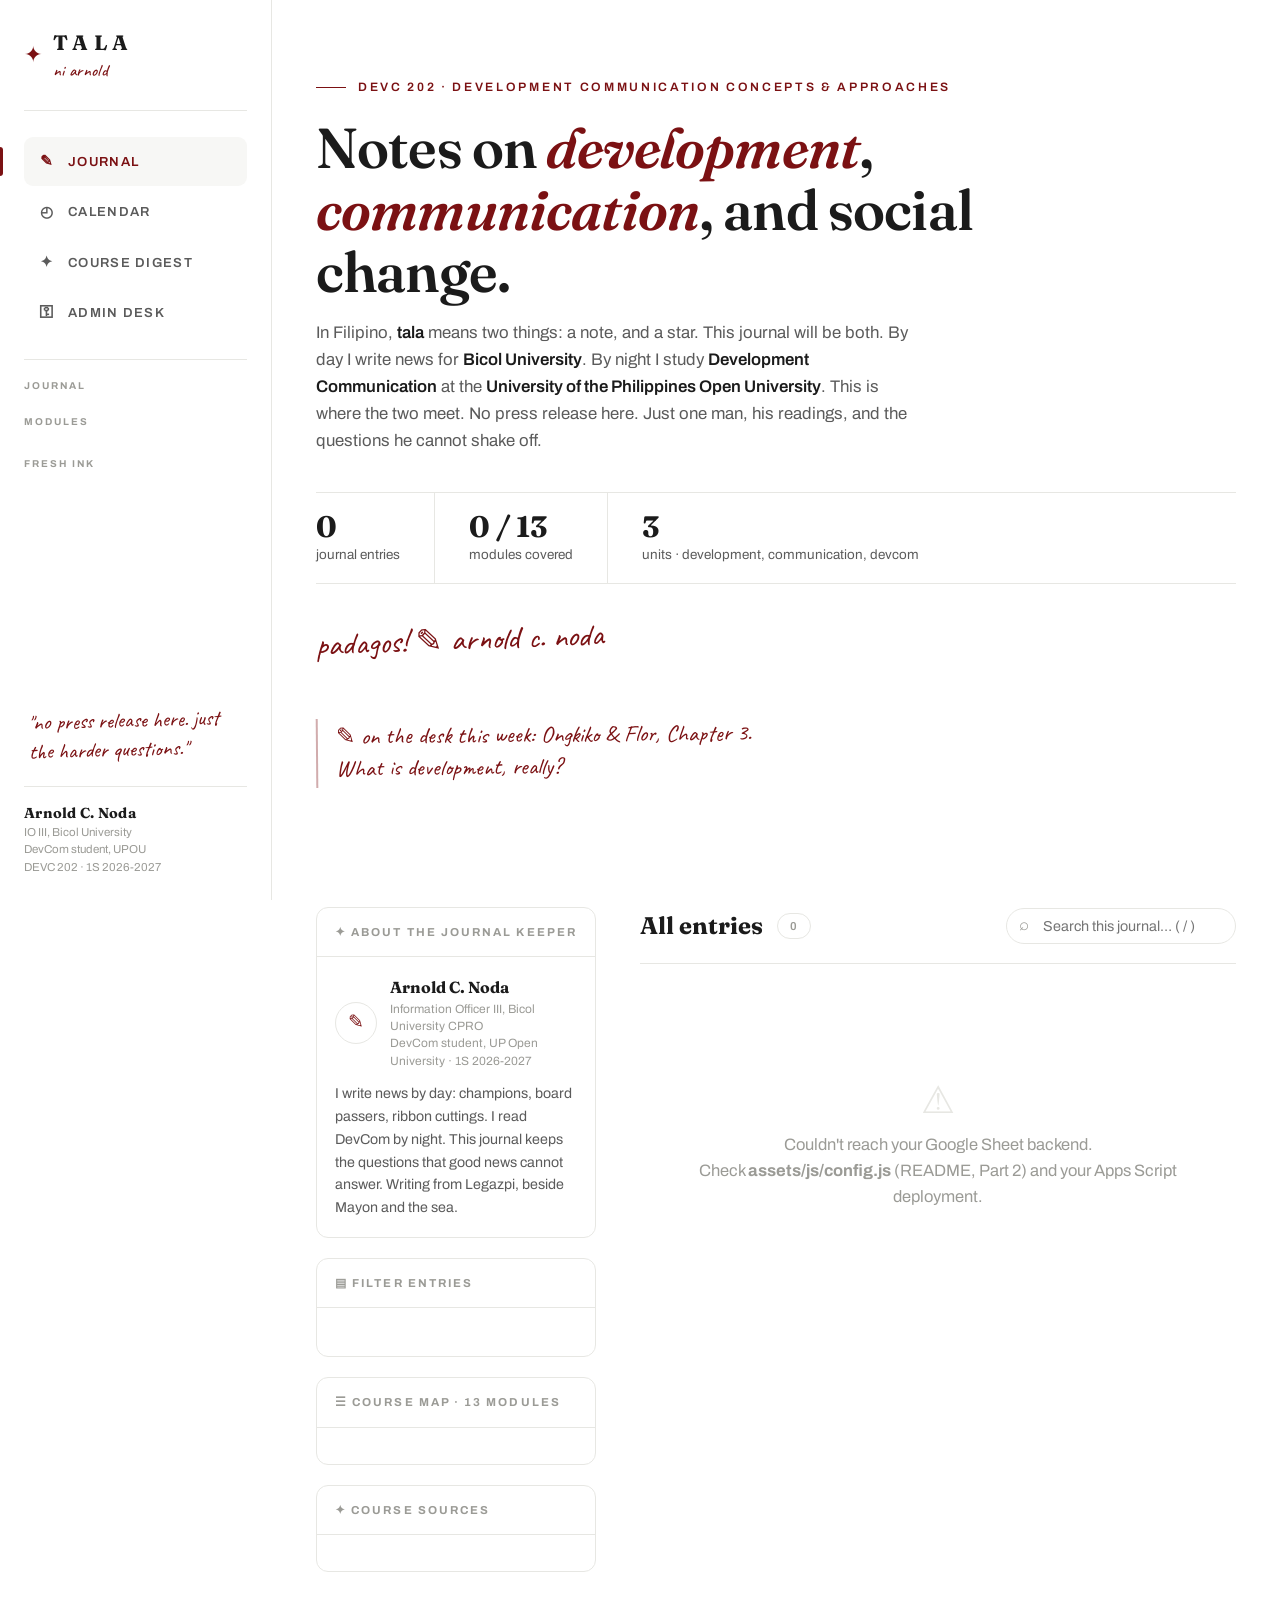
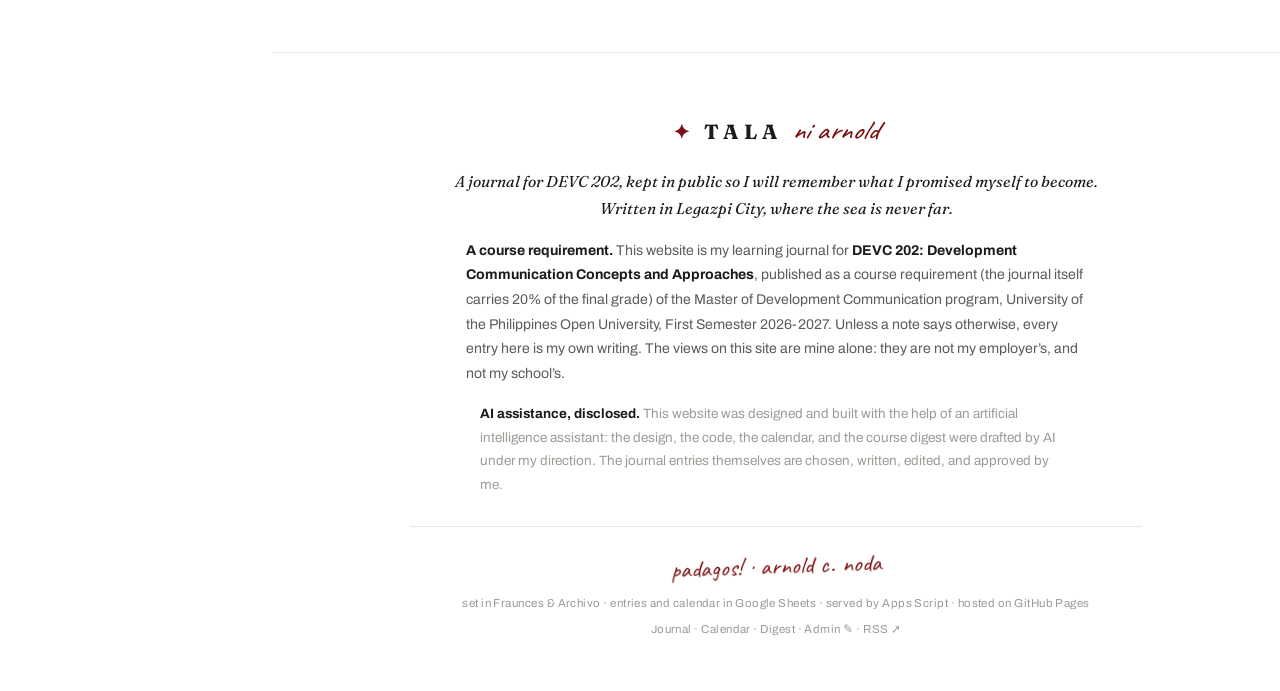
==== journal/index.html @ 2951346a "Add files via upload" ====
<!DOCTYPE html>
<html lang="en">
<head>
<meta charset="UTF-8">
<meta name="viewport" content="width=device-width, initial-scale=1.0">
<title>TALA ni Arnold · The Learning Journal of Arnold C. Noda</title>
<meta name="description" content="Tala - notes on development, communication and social change. The DEVC 202 learning journal of Arnold C. Noda, DevCom student, UP Open University.">
<meta name="author" content="Arnold C. Noda">
<meta name="theme-color" content="#ffffff">
<meta property="og:type" content="website">
<meta property="og:title" content="TALA ni Arnold · The Learning Journal of Arnold C. Noda">
<meta property="og:description" content="Notes on development, communication and social change. A DEVC 202 journal from Legazpi, beside Mayon and the sea.">
<meta name="twitter:card" content="summary">
<meta name="twitter:title" content="TALA ni Arnold · Arnold C. Noda">
<meta name="twitter:description" content="Notes on development, communication and social change.">
<link rel="icon" href="data:image/svg+xml,%3Csvg xmlns='http://www.w3.org/2000/svg' viewBox='0 0 64 64'%3E%3Ccircle cx='32' cy='32' r='30' fill='%237B1113'/%3E%3Ctext x='32' y='44' font-size='34' text-anchor='middle' fill='%23ffffff'%3E%E2%9C%A6%3C/text%3E%3C/svg%3E">
<link rel="preconnect" href="https://fonts.googleapis.com">
<link rel="preconnect" href="https://fonts.gstatic.com" crossorigin>
<link href="https://fonts.googleapis.com/css2?family=Fraunces:ital,opsz,wght@0,9..144,400;0,9..144,600;0,9..144,700;1,9..144,400;1,9..144,600&family=Archivo:wght@400;500;600;700&family=Caveat:wght@500;700&display=swap" rel="stylesheet">
<link rel="stylesheet" href="assets/css/style.css">
</head>
<body>

<div id="reader-progress" class="hidden"><i id="reader-progress-bar"></i></div>

<!-- ================= PERMANENT LEFT SIDEBAR ================= -->
<aside class="rail">
  <a class="wordmark" href="#/">
    <span class="star">✦</span>
    <span>
      <span class="name" id="site-name">TALA</span>
      <span class="sub hand" id="rail-sub">ni arnold</span>
    </span>
  </a>

  <nav class="rail-nav">
    <a href="#/" data-view="journal" class="is-active"><span class="icon">✎</span> Journal</a>
    <a href="#/calendar" data-view="calendar"><span class="icon">◴</span> Calendar</a>
    <a href="course.html"><span class="icon">✦</span> Course digest</a>
    <a href="admin.html"><span class="icon">⚿</span> Admin desk</a>
  </nav>

  <div class="rail-mid">
    <div class="rail-label">Journal</div>
    <div id="rail-units"></div>

    <div class="rail-label" style="margin-top:20px">Modules</div>
    <div class="rail-scroll" id="rail-modules"></div>

    <div class="rail-label" style="margin-top:20px">Fresh ink</div>
    <div id="rail-recent"></div>
  </div>

  <div class="rail-quote" id="rail-quote">"no press release here. just the harder questions."</div>

  <div class="rail-foot">
    <b>Arnold C. Noda</b>
    IO III, Bicol University<br>
    DevCom student, UPOU<br>
    DEVC 202 · 1S 2026-2027
  </div>
</aside>

<div class="main">

  <!-- ================= JOURNAL VIEW ================= -->
  <div id="journal-view">
    <div class="page">
      <section class="hero">
        <div class="kicker" id="hero-kicker">DEVC 202 · Development Communication Concepts &amp; Approaches</div>
        <h1 id="hero-title">Notes on <em>development</em>, <em>communication</em>, and social change.</h1>
        <p class="lede" id="hero-lede">
          In Filipino, <strong>tala</strong> means two things: a note, and a star.
          This journal will be both. By day I write news for <strong>Bicol University</strong>.
          By night I study <strong>Development Communication</strong> at the
          <strong>University of the Philippines Open University</strong>. This is where the two meet.
          No press release here. Just one man, his readings, and the questions he cannot shake off.
        </p>
        <div class="hero-meta">
          <div><b id="stat-entries">0</b>journal entries</div>
          <div><b id="stat-modules">0 / 13</b>modules covered</div>
          <div><b>3</b>units · development, communication, devcom</div>
        </div>
        <span class="signature" id="hero-signature">padagos! ✎ arnold c. noda</span>
        <div class="social-row hidden" id="hero-socials"></div>
        <div class="marginalia" style="max-width:460px" id="hero-note">✎ on the desk this week: Ongkiko &amp; Flor, Chapter 3. What is development, really?</div>
      </section>

      <!-- intro video slot: stays empty unless you set one in the admin's Site settings -->
      <div id="intro-video-slot"></div>

      <div class="demo-banner hidden" id="demo-banner">
        <div class="inner">
          ✎ <b>Demo mode.</b> You're seeing the built-in sample entries. Connect your Google
          Sheet backend to publish your own. See <b>README.md</b>, Part 2 (about 10 minutes).
        </div>
      </div>

      <main class="layout">
        <aside class="sidebar">
          <div class="panel about-card" id="about">
            <div class="panel-head">✦ About the journal keeper</div>
            <div class="panel-body">
              <div class="seal-row">
                <div class="seal-dot">✎</div>
                <div>
                  <div class="who">Arnold C. Noda</div>
                  <div class="role" id="about-role">Information Officer III, Bicol University CPRO<br>DevCom student, UP Open University · 1S 2026-2027</div>
                </div>
              </div>
              <span id="about-text">I write news by day: champions, board passers, ribbon cuttings. I read DevCom
              by night. This journal keeps the questions that good news cannot answer.
              Writing from Legazpi, beside Mayon and the sea.</span>
            </div>
          </div>

          <div class="panel">
            <div class="panel-head">▤ Filter entries</div>
            <div class="panel-body">
              <div class="chip-cloud" id="unit-filters"></div>
              <div style="height:12px"></div>
              <div class="chip-cloud" id="category-filters"></div>
            </div>
          </div>

          <div class="panel" id="course-map">
            <div class="panel-head">☰ Course map · 13 modules</div>
            <div class="panel-body" id="course-map-body"></div>
          </div>

          <div class="panel">
            <div class="panel-head">✦ Course sources</div>
            <div class="panel-body">
              <ul class="sources-list" id="sources-list"></ul>
            </div>
          </div>
        </aside>

        <section>
          <div class="entries-head">
            <h2 id="entries-heading">All entries</h2>
            <span class="count-pill" id="count-pill">0</span>
            <span class="cache-note hidden" id="cache-note">offline copy · will refresh when online</span>
            <div class="search-box">
              <input type="search" id="search" placeholder="Search this journal… ( / )" aria-label="Search entries">
            </div>
          </div>
          <div class="entry-grid" id="entry-grid">
            <div class="skel-card"><div class="skel-line w40"></div><div class="skel-line w80 skel-title"></div><div class="skel-line w95"></div><div class="skel-line w60"></div></div>
            <div class="skel-card"><div class="skel-line w40"></div><div class="skel-line w70 skel-title"></div><div class="skel-line w95"></div><div class="skel-line w50"></div></div>
            <div class="skel-card"><div class="skel-line w40"></div><div class="skel-line w75 skel-title"></div><div class="skel-line w90"></div><div class="skel-line w55"></div></div>
          </div>
        </section>
      </main>
    </div>
  </div>

  <!-- ================= CALENDAR VIEW ================= -->
  <main id="calendar-view" class="hidden">
    <div class="page cal-page">
      <div class="cal-title-row">
        <h1>My calendar</h1>
      </div>
      <p class="cal-sub">
        Deadlines, activities, readings, and everything else this semester throws at me.
        <b>Red</b> is a deadline, <b>gold</b> is a TMA, <b>green</b> is an activity,
        <b>gray</b> is personal. Sign in at the <a href="admin.html">admin desk</a> to add your own.
      </p>
      <div id="calendar-root">
        <div class="loading-wrap"><span class="quill">◴</span><br>Drawing the calendar…</div>
      </div>
    </div>
  </main>

  <!-- ================= READER VIEW ================= -->
  <main class="reader hidden" id="reader-view"></main>

  <!-- ================= COLOPHON ================= -->
  <footer class="site-footer simple">
    <div class="fine-wrap">
      <div class="fine-brand"><span class="f-star">✦</span> <b>TALA</b> <em class="f-ni">ni arnold</em>
        <span class="social-row hidden" id="footer-socials"></span>
      </div>
      <p class="fine-line" id="footer-text">A journal for DEVC 202, kept in public so I will remember what I promised
      myself to become. Written in Legazpi City, where the sea is never far.</p>
      <p class="fine-line">
        <strong>A course requirement.</strong> This website is my learning journal for
        <strong>DEVC 202: Development Communication Concepts and Approaches</strong>, published as a course
        requirement (the journal itself carries 20% of the final grade) of the Master of Development
        Communication program, University of the Philippines Open University, First Semester 2026-2027.
        Unless a note says otherwise, every entry here is my own writing. The views on this site are mine
        alone: they are not my employer&rsquo;s, and not my school&rsquo;s.
      </p>
      <p class="fine-line ai">
        <strong>AI assistance, disclosed.</strong> This website was designed and built with the help of an
        artificial intelligence assistant: the design, the code, the calendar, and the course digest were
        drafted by AI under my direction. The journal entries themselves are chosen, written, edited, and
        approved by me.
      </p>
      <div class="fine-legal">
        <span class="foot-sig">padagos! · arnold c. noda</span>
        <span>set in Fraunces &amp; Archivo · entries and calendar in Google Sheets · served by Apps Script · hosted on GitHub Pages</span>
        <span class="fine-links">
          <a href="#/">Journal</a> · <a href="#/calendar">Calendar</a> ·
          <a href="course.html">Digest</a> · <a href="admin.html">Admin ✎</a>
          <a href="#" id="rss-link" class="hidden" target="_blank" rel="noopener">· RSS ➚</a>
        </span>
      </div>
    </div>
  </footer>

</div><!-- /main -->

<div class="toast" id="toast"></div>

<script src="assets/js/config.js"></script>
<script src="assets/js/seed-data.js"></script>
<script src="assets/js/markdown.js"></script>
<script src="assets/js/calendar.js"></script>
<script src="assets/js/journal.js"></script>
</body>
</html>
---- journal/assets/css/style.css ----
/* ==========================================================================
   TALA - the learning journal of Arnold C. Noda
   Minimalist edition v2: white canvas, permanent left rail, calendar.
   ========================================================================== */

:root {
  --maroon:      #7B1113;
  --maroon-dark: #5C0C0E;
  --green:       #2e6b4f;   /* functional: published, activity events */
  --gold:        #b18a3e;   /* functional: drafts, TMA events */

  --paper:       #ffffff;
  --paper-card:  #ffffff;
  --ink:         #1b1b1b;
  --ink-soft:    #5b5b5b;
  --ink-faint:   #9b9b96;
  --rule:        #e7e7e3;
  --wash:        #f7f7f5;

  --serif: 'Fraunces', Georgia, 'Iowan Old Style', 'Times New Roman', serif;
  --sans:  'Archivo', 'Segoe UI', 'Helvetica Neue', Arial, sans-serif;
  --hand:  'Caveat', 'Segoe Script', cursive;

  --radius: 12px;
  --maxw: 1160px;
  --rail-w: 272px;
}

* { box-sizing: border-box; }

html { scroll-behavior: smooth; }

body {
  margin: 0;
  color: var(--ink);
  font-family: var(--sans);
  font-size: 16.5px;
  line-height: 1.6;
  background: var(--paper);
  min-height: 100vh;
  -webkit-font-smoothing: antialiased;
}

img { max-width: 100%; }

::selection { background: rgba(123,17,19,.12); }

a { color: var(--maroon); text-decoration-color: rgba(123,17,19,.3); }
a:hover { color: var(--maroon-dark); text-decoration-color: currentColor; }

/* ==========================================================================
   PERMANENT LEFT RAIL
   ========================================================================== */
.rail {
  position: fixed;
  top: 0; left: 0; bottom: 0;
  width: var(--rail-w);
  background: var(--paper);
  border-right: 1px solid var(--rule);
  display: flex;
  flex-direction: column;
  padding: 26px 24px 24px;
  z-index: 60;
  overflow-y: auto;
  scrollbar-width: thin;
  scrollbar-color: var(--rule) transparent;
}
.main { margin-left: var(--rail-w); min-width: 0; }

.rail .wordmark {
  display: flex;
  align-items: center;
  gap: 11px;
  text-decoration: none;
  color: var(--ink);
  padding-bottom: 26px;
  border-bottom: 1px solid var(--rule);
}
.rail .wordmark .star { font-size: 22px; color: var(--maroon); line-height: 1; }
.rail .wordmark .name {
  font-family: var(--serif);
  font-weight: 700;
  font-size: 1.3rem;
  letter-spacing: .26em;
  display: block;
}
.rail .wordmark .sub {
  display: block;
  font-size: .6rem;
  letter-spacing: .12em;
  text-transform: uppercase;
  color: var(--ink-faint);
  margin-top: 3px;
}

.rail-nav { display: flex; flex-direction: column; gap: 2px; margin-top: 26px; }
.rail-nav a {
  display: flex;
  align-items: center;
  gap: 12px;
  text-decoration: none;
  color: var(--ink-soft);
  font-size: .82rem;
  letter-spacing: .1em;
  text-transform: uppercase;
  font-weight: 600;
  padding: 12px 14px;
  border-radius: 9px;
  position: relative;
  transition: color .15s ease, background .15s ease;
}
.rail-nav a .icon { width: 18px; text-align: center; font-size: .95rem; }
.rail-nav a:hover { color: var(--maroon); background: var(--wash); }
.rail-nav a.is-active { color: var(--maroon); background: var(--wash); }
.rail-nav a.is-active::before {
  content: '';
  position: absolute;
  left: -24px; top: 10px; bottom: 10px;
  width: 3px;
  background: var(--maroon);
  border-radius: 0 3px 3px 0;
}
.rail-nav a.admin-link { color: var(--maroon); }

.rail-quote {
  margin-top: auto;
  padding-top: 26px;
  font-family: var(--hand);
  font-size: 1.35rem;
  color: var(--maroon);
  transform: rotate(-1.5deg);
  line-height: 1.35;
  padding-left: 4px;
}

.rail-foot {
  margin-top: 22px;
  padding-top: 16px;
  border-top: 1px solid var(--rule);
  font-size: .72rem;
  color: var(--ink-faint);
  line-height: 1.5;
}
.rail-foot b {
  display: block;
  font-family: var(--serif);
  font-size: .9rem;
  color: var(--ink);
  letter-spacing: .02em;
}

/* --------------------------------------------------------------------------
   Rail navigation sections (units, modules, recent entries)
   -------------------------------------------------------------------------- */
.rail-mid {
  margin-top: 22px;
  padding-top: 18px;
  border-top: 1px solid var(--rule);
}
.rail-label {
  font-size: .62rem;
  letter-spacing: .2em;
  text-transform: uppercase;
  color: var(--ink-faint);
  font-weight: 700;
  margin-bottom: 7px;
}
.rail-link {
  display: flex;
  align-items: baseline;
  gap: 9px;
  width: calc(100% + 16px);
  margin: 0 -8px;
  text-align: left;
  background: none;
  border: none;
  padding: 5px 8px;
  border-radius: 7px;
  font-family: var(--sans);
  font-size: .84rem;
  color: var(--ink-soft);
  cursor: pointer;
  transition: background .12s ease, color .12s ease;
}
.rail-link:hover { background: var(--wash); color: var(--ink); }
.rail-link.is-active { background: var(--wash); color: var(--maroon); font-weight: 600; }
.rail-link .mnum {
  font-family: var(--serif);
  font-weight: 700;
  font-size: .76rem;
  color: var(--ink-faint);
  min-width: 16px;
  text-align: right;
}
.rail-link.is-active .mnum { color: var(--maroon); }
.rail-link .rn { margin-left: auto; font-size: .68rem; color: var(--maroon); font-weight: 700; }
.rail-unit-mini {
  font-size: .58rem;
  letter-spacing: .17em;
  text-transform: uppercase;
  color: var(--ink-faint);
  font-weight: 700;
  margin: 10px 0 3px;
}
.rail-unit-mini:first-child { margin-top: 0; }
.rail-scroll {
  max-height: 34vh;
  overflow-y: auto;
  margin: 0 -8px;
  padding: 0 8px;
  scrollbar-width: thin;
  scrollbar-color: var(--rule) transparent;
}
.rail-scroll::-webkit-scrollbar { width: 4px; }
.rail-scroll::-webkit-scrollbar-thumb { background: var(--rule); border-radius: 4px; }
.rail-recent-item {
  display: block;
  text-decoration: none;
  padding: 8px 0;
  border-bottom: 1px solid var(--rule);
}
.rail-recent-item:last-child { border-bottom: none; }
.rail-recent-item .t {
  font-family: var(--serif);
  font-size: .87rem;
  font-weight: 600;
  color: var(--ink);
  line-height: 1.35;
  display: block;
  transition: color .12s ease;
}
.rail-recent-item:hover .t { color: var(--maroon); }
.rail-recent-item .d { font-size: .68rem; color: var(--ink-faint); }
.rail-recent-empty { font-size: .78rem; color: var(--ink-faint); }

/* --------------------------------------------------------------------------
   Content column
   -------------------------------------------------------------------------- */
.page {
  max-width: var(--maxw);
  margin: 0 auto;
  padding: 0 44px;
}
@media (max-width: 1200px) { .page { padding: 0 28px; } }

/* --------------------------------------------------------------------------
   Hero
   -------------------------------------------------------------------------- */
.hero { padding: 78px 0 44px; }
.hero .kicker {
  font-size: .76rem;
  letter-spacing: .22em;
  text-transform: uppercase;
  color: var(--maroon);
  font-weight: 600;
  display: flex;
  align-items: center;
  gap: 12px;
}
.hero .kicker::before {
  content: '';
  width: 30px; height: 1px;
  background: var(--maroon);
  display: inline-block;
}
.hero h1 {
  font-family: var(--serif);
  font-weight: 600;
  font-size: clamp(2.4rem, 4.4vw, 3.6rem);
  line-height: 1.1;
  margin: 20px 0 14px;
  max-width: 19ch;
  letter-spacing: -0.015em;
}
.hero h1 em { color: var(--maroon); font-style: italic; }
.hero .lede { max-width: 60ch; color: var(--ink-soft); font-size: 1.05rem; }
.hero .lede strong { color: var(--ink); font-weight: 600; }
.hero-meta {
  display: flex;
  flex-wrap: wrap;
  margin-top: 38px;
  border-top: 1px solid var(--rule);
  border-bottom: 1px solid var(--rule);
}
.hero-meta > div {
  padding: 18px 34px 18px 0;
  margin-right: 34px;
  border-right: 1px solid var(--rule);
  font-size: .84rem;
  color: var(--ink-soft);
}
.hero-meta > div:last-child { border-right: none; margin-right: 0; }
.hero-meta b {
  display: block;
  font-family: var(--serif);
  font-size: 1.85rem;
  font-weight: 700;
  color: var(--ink);
  line-height: 1.1;
}
.signature {
  font-family: var(--hand);
  font-size: 2rem;
  color: var(--maroon);
  margin-top: 30px;
  transform: rotate(-2deg);
  display: inline-block;
}

/* demo-mode notice */
.demo-banner { margin: 0 0 10px; }
.demo-banner .inner {
  border: 1px dashed #d8cba4;
  border-radius: 10px;
  padding: 12px 18px;
  font-size: .87rem;
  color: #7a6a3c;
  background: var(--paper);
}
.demo-banner b { color: #5d5028; }

/* --------------------------------------------------------------------------
   Journal layout (filters + entries)
   -------------------------------------------------------------------------- */
.layout {
  margin: 26px 0 80px;
  display: grid;
  grid-template-columns: 280px 1fr;
  gap: 44px;
  align-items: start;
}
@media (max-width: 1050px) { .layout { grid-template-columns: 1fr; } }

.panel {
  background: var(--paper-card);
  border: 1px solid var(--rule);
  border-radius: var(--radius);
}
.panel .panel-head {
  padding: 15px 18px;
  border-bottom: 1px solid var(--rule);
  font-size: .72rem;
  letter-spacing: .18em;
  text-transform: uppercase;
  font-weight: 700;
  color: var(--ink-faint);
  display: flex;
  align-items: center;
  gap: 8px;
}
.panel .panel-body { padding: 18px; }

.sidebar { display: grid; gap: 20px; position: sticky; top: 30px; }
@media (max-width: 1050px) { .sidebar { position: static; } }

.unit-block + .unit-block { margin-top: 16px; padding-top: 14px; border-top: 1px solid var(--rule); }
.unit-block .unit-title {
  font-family: var(--serif);
  font-weight: 600;
  font-size: .95rem;
  color: var(--ink);
  margin-bottom: 8px;
  display: flex;
  justify-content: space-between;
  align-items: baseline;
}
.unit-block .unit-title .count { font-family: var(--sans); font-size: .68rem; color: var(--ink-faint); font-weight: 600; }
.module-row {
  display: flex;
  align-items: baseline;
  gap: 10px;
  padding: 6px 8px;
  margin: 0 -8px;
  border-radius: 8px;
  font-size: .85rem;
  color: var(--ink-soft);
  cursor: pointer;
  border: none;
  background: none;
  width: calc(100% + 16px);
  text-align: left;
  transition: background .12s ease, color .12s ease;
}
.module-row:hover { background: var(--wash); color: var(--ink); }
.module-row.is-active { background: var(--wash); color: var(--maroon); font-weight: 600; }
.module-row .mnum { font-family: var(--serif); font-weight: 700; color: var(--ink-faint); min-width: 20px; text-align: right; }
.module-row.is-active .mnum { color: var(--maroon); }
.module-row .has-notes { color: var(--maroon); font-weight: 600; }

.chip-cloud { display: flex; flex-wrap: wrap; gap: 8px; }
.chip {
  border: 1px solid var(--rule);
  background: var(--paper);
  color: var(--ink-soft);
  font-size: .76rem;
  padding: 5px 13px;
  border-radius: 999px;
  cursor: pointer;
  transition: all .12s ease;
  font-family: var(--sans);
}
.chip:hover { border-color: var(--ink-faint); color: var(--ink); }
.chip.is-active { border-color: var(--maroon); color: var(--maroon); font-weight: 600; }

.sources-list { margin: 0; padding-left: 0; list-style: none; }
.sources-list li { font-size: .83rem; color: var(--ink-soft); padding: 9px 0 9px 22px; border-bottom: 1px solid var(--rule); position: relative; }
.sources-list li:last-child { border-bottom: none; }
.sources-list li::before { content: '✦'; position: absolute; left: 2px; top: 9px; color: var(--maroon); font-size: .7rem; }
.sources-list .note { display: block; font-size: .75rem; color: var(--ink-faint); margin-top: 2px; }

.about-card .panel-body { font-size: .89rem; color: var(--ink-soft); }
.seal-row { display: flex; gap: 13px; align-items: center; margin-bottom: 12px; }
.seal-dot {
  width: 42px; height: 42px; flex: none;
  border-radius: 50%;
  border: 1px solid var(--rule);
  color: var(--maroon);
  display: grid; place-items: center;
  font-size: 19px;
}
.about-card .who { font-family: var(--serif); font-weight: 700; color: var(--ink); font-size: 1rem; }
.about-card .role { font-size: .75rem; color: var(--ink-faint); line-height: 1.45; }

/* --------------------------------------------------------------------------
   Entries
   -------------------------------------------------------------------------- */
.entries-head {
  display: flex;
  align-items: center;
  gap: 14px;
  flex-wrap: wrap;
  margin-bottom: 26px;
  padding-bottom: 18px;
  border-bottom: 1px solid var(--rule);
}
.entries-head h2 { font-family: var(--serif); font-size: 1.5rem; margin: 0; font-weight: 700; }
.entries-head .count-pill {
  font-size: .72rem;
  color: var(--ink-faint);
  padding: 3px 12px;
  border: 1px solid var(--rule);
  border-radius: 999px;
  letter-spacing: .08em;
  font-weight: 600;
}
.search-box { margin-left: auto; position: relative; }
.search-box input {
  font-family: var(--sans);
  font-size: .9rem;
  padding: 9px 14px 9px 36px;
  border-radius: 999px;
  border: 1px solid var(--rule);
  background: var(--paper);
  width: 230px;
  color: var(--ink);
  outline: none;
  transition: border-color .15s ease;
}
.search-box input:focus { border-color: var(--maroon); }
.search-box::before {
  content: '⌕';
  position: absolute;
  left: 13px; top: 50%;
  transform: translateY(-52%);
  color: var(--ink-faint);
  font-size: 1.05rem;
}

.entry-grid { display: grid; gap: 34px; }

.entry-card {
  display: block;
  text-decoration: none;
  color: inherit;
  padding-bottom: 30px;
  border-bottom: 1px solid var(--rule);
}
.entry-card:last-child { border-bottom: none; padding-bottom: 6px; }
.entry-card:hover h3 { color: var(--maroon); }

.entry-card .meta-row {
  display: flex;
  gap: 16px;
  flex-wrap: wrap;
  align-items: baseline;
  font-size: .72rem;
  letter-spacing: .07em;
  text-transform: uppercase;
  margin-bottom: 10px;
}
.badge { font-weight: 700; letter-spacing: .07em; }
.badge.unit     { color: var(--maroon); }
.badge.module   { color: var(--ink-soft); font-weight: 500; }
.badge.category { color: var(--ink-soft); font-weight: 500; }
.badge.draft    { color: var(--ink-faint); }
.entry-card .date { color: var(--ink-faint); margin-left: auto; font-weight: 500; letter-spacing: normal; }

.entry-card h3 {
  font-family: var(--serif);
  font-size: 1.55rem;
  font-weight: 700;
  line-height: 1.25;
  margin: 0 0 8px;
  letter-spacing: -0.008em;
  transition: color .15s ease;
}
.entry-card .excerpt { color: var(--ink-soft); font-size: .95rem; margin: 0 0 12px; max-width: 68ch; }
.entry-card .foot { display: flex; align-items: center; gap: 10px; font-size: .78rem; color: var(--ink-faint); }
.entry-card .foot .tags { display: flex; gap: 8px; flex-wrap: wrap; }
.entry-card .foot .tag::before { content: '#'; margin-right: 1px; }
.entry-card .read-more { margin-left: auto; color: var(--maroon); font-weight: 600; letter-spacing: .03em; }

.empty-state { text-align: center; padding: 80px 30px; color: var(--ink-faint); border: none; }
.empty-state .big { font-size: 2.4rem; color: var(--rule); }

/* --------------------------------------------------------------------------
   Reader view
   -------------------------------------------------------------------------- */
.reader { max-width: 720px; margin: 0 auto; padding: 60px 24px 90px; }
.reader .back-link {
  display: inline-flex;
  gap: 8px;
  align-items: center;
  font-size: .78rem;
  letter-spacing: .1em;
  text-transform: uppercase;
  font-weight: 700;
  color: var(--ink-faint);
  text-decoration: none;
  margin-bottom: 30px;
  transition: color .15s ease;
}
.reader .back-link:hover { color: var(--maroon); }
.reader h1.title {
  font-family: var(--serif);
  font-size: clamp(2rem, 3.8vw, 2.8rem);
  font-weight: 700;
  line-height: 1.15;
  margin: 16px 0 10px;
  letter-spacing: -0.012em;
}
.reader .meta-row {
  display: flex; flex-wrap: wrap;
  gap: 16px; align-items: baseline;
  font-size: .73rem; text-transform: uppercase;
  letter-spacing: .07em; color: var(--ink-faint);
  padding-bottom: 28px;
  border-bottom: 1px solid var(--rule);
}
.reader-body {
  font-family: var(--serif);
  font-size: 1.14rem;
  line-height: 1.88;
  color: #262626;
  margin-top: 34px;
}
.reader-body > p:first-of-type::first-letter {
  font-size: 3.5em;
  float: left;
  line-height: .78;
  padding: 7px 10px 0 0;
  color: var(--maroon);
  font-weight: 700;
}
.reader-body h3, .reader-body h4, .reader-body h5 { font-family: var(--serif); color: var(--ink); margin: 1.8em 0 .5em; line-height: 1.3; }
.reader-body blockquote {
  margin: 2em 0;
  padding: 0 0 0 22px;
  border-left: 2px solid var(--maroon);
  color: var(--ink-soft);
  font-style: italic;
}
.reader-body blockquote p { margin: .4em 0; }
.reader-body ul { padding-left: 1.4em; }
.reader-body li { margin: .35em 0; }
.reader-body code { font-family: 'SF Mono', Menlo, Consolas, monospace; font-size: .85em; background: var(--wash); padding: 2px 6px; border-radius: 6px; }
.reader-body hr { border: none; border-top: 1px solid var(--rule); margin: 2.6em 0; }
.reader-body img { border-radius: 8px; }

.marginalia {
  font-family: var(--hand);
  font-size: 1.45rem;
  color: var(--maroon);
  border-left: 2px solid rgba(123,17,19,.35);
  padding: 2px 0 2px 18px;
  transform: rotate(-.5deg);
  margin: 2.2em 0;
  line-height: 1.4;
}
.reader .tags-row { margin-top: 30px; padding-top: 18px; border-top: 1px solid var(--rule); font-size: .82rem; color: var(--ink-faint); }
.reader .tags-row .tag { margin-right: 12px; }
.reader .tags-row .tag::before { content: '#'; }

/* ==========================================================================
   CALENDAR VIEW
   ========================================================================== */
.cal-page { padding: 60px 0 90px; }
.cal-title-row { display: flex; align-items: baseline; gap: 16px; flex-wrap: wrap; margin-bottom: 6px; }
.cal-title-row h1 { font-family: var(--serif); font-size: 2.1rem; margin: 0; font-weight: 700; letter-spacing: -0.01em; }
.cal-sub { color: var(--ink-soft); font-size: .92rem; max-width: 62ch; }
.cal-sub b { color: var(--ink); }

.cal-wrap {
  display: grid;
  grid-template-columns: 1fr 310px;
  gap: 40px;
  margin-top: 30px;
  align-items: start;
}
@media (max-width: 1050px) { .cal-wrap { grid-template-columns: 1fr; } }

.cal-toolbar { display: flex; align-items: center; gap: 8px; margin-bottom: 14px; }
.cal-toolbar .month-label { font-family: var(--serif); font-size: 1.3rem; font-weight: 700; margin: 0 8px 0 0; }
.cal-nav-btn {
  width: 34px; height: 34px;
  display: grid; place-items: center;
  border: 1px solid var(--rule);
  background: var(--paper);
  border-radius: 8px;
  cursor: pointer;
  color: var(--ink-soft);
  font-size: 1rem;
  transition: all .12s ease;
}
.cal-nav-btn:hover { border-color: var(--maroon); color: var(--maroon); }
.cal-today-btn { margin-left: auto; }

.cal-legend { display: flex; gap: 16px; flex-wrap: wrap; margin: 12px 0 0; font-size: .72rem; color: var(--ink-faint); }
.cal-legend span { display: inline-flex; align-items: center; gap: 6px; }
.legend-dot { width: 9px; height: 9px; border-radius: 3px; display: inline-block; }

.cal-grid {
  border-top: 1px solid var(--rule);
  border-left: 1px solid var(--rule);
  display: grid;
  grid-template-columns: repeat(7, 1fr);
}
.cal-dow {
  font-size: .66rem;
  letter-spacing: .16em;
  text-transform: uppercase;
  color: var(--ink-faint);
  font-weight: 700;
  padding: 10px 8px;
  border-right: 1px solid var(--rule);
  border-bottom: 1px solid var(--rule);
  text-align: center;
  background: var(--wash);
}
.cal-day {
  min-height: 96px;
  padding: 7px 7px 6px;
  border-right: 1px solid var(--rule);
  border-bottom: 1px solid var(--rule);
  cursor: pointer;
  position: relative;
  transition: background .12s ease;
}
.cal-day:hover { background: var(--wash); }
.cal-day.dim { opacity: .32; }
.cal-day.is-selected { background: var(--wash); box-shadow: inset 0 0 0 1.5px var(--maroon); }
.cal-day .num { font-size: .8rem; color: var(--ink-soft); font-weight: 500; }
.cal-day.is-today .num {
  display: inline-grid;
  place-items: center;
  width: 24px; height: 24px;
  border-radius: 50%;
  background: var(--maroon);
  color: #fff;
  font-weight: 700;
}
.cal-events { margin-top: 5px; display: grid; gap: 3px; }
.ev-pill {
  font-size: .66rem;
  line-height: 1.35;
  padding: 2px 6px;
  border-radius: 5px;
  background: var(--wash);
  border-left: 2.5px solid var(--ink-faint);
  white-space: nowrap;
  overflow: hidden;
  text-overflow: ellipsis;
  color: var(--ink-soft);
}
.cal-day.is-selected .ev-pill { background: #fff; }
.ev-pill.t-deadline { border-left-color: var(--maroon); }
.ev-pill.t-tma      { border-left-color: var(--gold); }
.ev-pill.t-activity { border-left-color: var(--green); }
.ev-pill.t-personal { border-left-color: #7c7c76; }
.ev-more { font-size: .62rem; color: var(--ink-faint); padding-left: 4px; }

/* day panel & upcoming */
.day-panel h3, .upcoming-panel h3 {
  font-family: var(--serif);
  font-size: 1.05rem;
  margin: 0 0 4px;
  font-weight: 700;
}
.day-panel .why, .upcoming-panel .why { font-size: .74rem; color: var(--ink-faint); }
.day-list { display: grid; gap: 10px; margin-top: 16px; }
.ev-item {
  border-left: 2.5px solid var(--ink-faint);
  padding: 4px 0 4px 12px;
  position: relative;
}
.ev-item.t-deadline { border-left-color: var(--maroon); }
.ev-item.t-tma      { border-left-color: var(--gold); }
.ev-item.t-activity { border-left-color: var(--green); }
.ev-item.t-personal { border-left-color: #7c7c76; }
.ev-item .t { font-weight: 600; font-size: .92rem; color: var(--ink); }
.ev-item .n { font-size: .8rem; color: var(--ink-soft); }
.ev-item .meta { font-size: .7rem; color: var(--ink-faint); text-transform: uppercase; letter-spacing: .08em; margin-top: 2px; }
.ev-item .row-actions { margin-top: 6px; }
.ev-none { color: var(--ink-faint); font-size: .87rem; padding: 18px 0; }

.upcoming-panel { margin-top: 26px; }
.up-item { display: flex; gap: 12px; padding: 10px 0; border-bottom: 1px solid var(--rule); font-size: .86rem; align-items: baseline; }
.up-item:last-child { border-bottom: none; }
.up-item .d {
  font-family: var(--serif);
  font-weight: 700;
  color: var(--maroon);
  min-width: 46px;
  text-align: center;
  line-height: 1.15;
}
.up-item .d small { display: block; font-family: var(--sans); font-size: .62rem; letter-spacing: .1em; text-transform: uppercase; color: var(--ink-faint); font-weight: 600; }
.up-item .t { color: var(--ink); font-weight: 500; }
.up-item .ty { font-size: .66rem; color: var(--ink-faint); text-transform: uppercase; letter-spacing: .08em; }

/* event form */
.ev-form { margin-top: 18px; padding-top: 16px; border-top: 1px dashed var(--rule); }
.ev-form .hint-edit { font-size: .76rem; color: var(--ink-faint); margin-bottom: 10px; }
.scope-row { display: flex; align-items: center; gap: 8px; font-size: .82rem; color: var(--ink-soft); margin: 4px 0 12px; }
.scope-row input { width: auto; }
.cal-foot-note { font-size: .74rem; color: var(--ink-faint); margin-top: 18px; }

/* --------------------------------------------------------------------------
   Footer
   -------------------------------------------------------------------------- */
.site-footer { border-top: 1px solid var(--rule); }
.site-footer .wrap {
  max-width: var(--maxw);
  margin: 0 auto;
  padding: 52px 24px 40px;
  display: grid;
  grid-template-columns: 1.4fr 1fr 1fr;
  gap: 38px;
}
@media (max-width: 820px) { .site-footer .wrap { grid-template-columns: 1fr; padding: 44px 28px 36px; } }
.site-footer h4 { font-size: .72rem; letter-spacing: .2em; text-transform: uppercase; color: var(--ink-faint); margin: 0 0 14px; }
.site-footer .brand { font-family: var(--serif); font-size: 1.5rem; font-weight: 700; letter-spacing: .26em; color: var(--ink); }
.site-footer p { font-size: .88rem; color: var(--ink-soft); margin: 12px 0 0; }
.site-footer ul { list-style: none; padding: 0; margin: 0; }
.site-footer li { margin: 8px 0; font-size: .87rem; color: var(--ink-soft); }
.site-footer a { color: var(--ink-soft); text-decoration: none; }
.site-footer a:hover { color: var(--maroon); }
.foot-sig { font-family: var(--hand); font-size: 1.65rem; color: var(--maroon); transform: rotate(-2deg); display: inline-block; margin-top: 16px; }
.colophon { border-top: 1px solid var(--rule); text-align: center; font-size: .72rem; letter-spacing: .05em; color: var(--ink-faint); padding: 16px 24px 22px; }

/* ==========================================================================
   RESPONSIVE: rail becomes a top bar
   ========================================================================== */
@media (max-width: 980px) {
  .rail {
    position: sticky;
    top: 0;
    width: 100%;
    height: auto;
    border-right: none;
    border-bottom: 1px solid var(--rule);
    flex-direction: row;
    align-items: center;
    gap: 18px;
    padding: 12px 18px;
  }
  .rail .wordmark { padding-bottom: 0; border-bottom: none; }
  .rail .wordmark .sub { display: none; }
  .rail .wordmark .name { font-size: 1.1rem; }
  .rail-nav {
    flex-direction: row;
    margin-top: 0;
    margin-left: auto;
    overflow-x: auto;
    scrollbar-width: none;
  }
  .rail-nav::-webkit-scrollbar { display: none; }
  .rail-nav a { padding: 8px 11px; white-space: nowrap; }
  .rail-nav a.is-active::before { display: none; }
  .rail-quote, .rail-foot, .rail-mid { display: none; }
  .rail { overflow-y: visible; }
  .main { margin-left: 0; }
  .page { padding: 0 20px; }
  .hero { padding-top: 48px; }
}

/* ==========================================================================
   ADMIN (admin.html has its own shell, not the rail)
   ========================================================================== */
.admin-shell { max-width: var(--maxw); margin: 0 auto; padding: 40px 24px 90px; }

.login-card { max-width: 420px; margin: 80px auto; text-align: center; padding: 44px 38px; }
.login-card .lock {
  width: 54px; height: 54px;
  margin: 0 auto 20px;
  border-radius: 50%;
  border: 1px solid var(--rule);
  color: var(--maroon);
  display: grid; place-items: center;
  font-size: 23px;
}
.login-card h1 { font-family: var(--serif); font-size: 1.6rem; margin: 0 0 8px; }
.login-card p { color: var(--ink-soft); font-size: .9rem; margin: 0 0 24px; }

.field { text-align: left; margin-bottom: 15px; }
.field label { display: block; font-size: .7rem; font-weight: 700; letter-spacing: .13em; text-transform: uppercase; color: var(--ink-faint); margin-bottom: 7px; }
.field input, .field select, .field textarea {
  width: 100%;
  font-family: var(--sans);
  font-size: .94rem;
  color: var(--ink);
  background: var(--paper);
  border: 1px solid var(--rule);
  border-radius: 9px;
  padding: 10px 13px;
  outline: none;
  transition: border-color .15s ease;
}
.field input:focus, .field select:focus, .field textarea:focus { border-color: var(--maroon); }
.field input[type="checkbox"] { width: auto; }
.field textarea { resize: vertical; line-height: 1.6; font-family: 'SF Mono', Menlo, Consolas, monospace; font-size: .87rem; }
.field .hint { font-size: .73rem; color: var(--ink-faint); margin-top: 6px; }
.field-row { display: grid; grid-template-columns: 1fr 1fr; gap: 14px; }
.field-row.three { grid-template-columns: 1fr 1fr 1fr; }
@media (max-width: 700px) { .field-row, .field-row.three { grid-template-columns: 1fr; } }

.btn {
  font-family: var(--sans);
  font-weight: 600;
  font-size: .82rem;
  letter-spacing: .07em;
  text-transform: uppercase;
  border: 1px solid transparent;
  border-radius: 9px;
  padding: 11px 22px;
  cursor: pointer;
  transition: all .15s ease;
  text-decoration: none;
  display: inline-flex;
  align-items: center;
  gap: 8px;
  background: var(--paper);
}
.btn.maroon { background: var(--maroon); color: #fff; border-color: var(--maroon); }
.btn.maroon:hover { background: var(--maroon-dark); border-color: var(--maroon-dark); }
.btn.green { background: var(--green); color: #fff; border-color: var(--green); }
.btn.green:hover { background: #245a42; }
.btn.ghost { color: var(--ink-soft); border-color: var(--rule); }
.btn.ghost:hover { border-color: var(--maroon); color: var(--maroon); }
.btn.gold { background: var(--paper); color: var(--ink); border-color: var(--rule); }
.btn.gold:hover { border-color: var(--ink); }
.btn.small { padding: 7px 13px; font-size: .72rem; }
.btn:disabled { opacity: .5; cursor: not-allowed; }

.admin-topbar { display: flex; align-items: center; gap: 14px; flex-wrap: wrap; margin-bottom: 26px; }
.admin-topbar h1 { font-family: var(--serif); font-size: 1.7rem; margin: 0; }
.conn-dot { width: 8px; height: 8px; border-radius: 50%; display: inline-block; margin-right: 6px; background: var(--ink-faint); }
.conn-ok .conn-dot { background: var(--green); }
.conn-bad .conn-dot { background: #b0443c; }
.conn-label { font-size: .78rem; color: var(--ink-faint); }
.admin-topbar .spacer { flex: 1; }

.admin-table { width: 100%; border-collapse: collapse; font-size: .89rem; }
.admin-table th { text-align: left; font-size: .66rem; letter-spacing: .15em; text-transform: uppercase; color: var(--ink-faint); padding: 12px 14px; border-bottom: 1px solid var(--rule); }
.admin-table td { padding: 14px; border-bottom: 1px solid var(--rule); vertical-align: middle; }
.admin-table tr:hover td { background: var(--wash); }
.admin-table .t-title { font-family: var(--serif); font-weight: 700; color: var(--ink); }
.admin-table .t-sub { font-size: .75rem; color: var(--ink-faint); }
.status-pill { display: inline-block; font-size: .68rem; font-weight: 700; letter-spacing: .1em; text-transform: uppercase; padding: 4px 12px; border-radius: 999px; cursor: pointer; background: var(--paper); }
.status-pill.published { color: var(--green); border: 1px solid rgba(46,107,79,.4); }
.status-pill.draft { color: var(--ink-faint); border: 1px solid var(--rule); }
.row-actions { display: flex; gap: 8px; }

.editor-grid { display: grid; grid-template-columns: 1.05fr .95fr; gap: 26px; align-items: start; }
@media (max-width: 940px) { .editor-grid { grid-template-columns: 1fr; } }

.md-toolbar { display: flex; gap: 6px; flex-wrap: wrap; margin-bottom: 10px; }
.md-toolbar button { font-family: var(--sans); font-size: .73rem; font-weight: 600; padding: 6px 11px; border-radius: 7px; border: 1px solid var(--rule); background: var(--paper); color: var(--ink-soft); cursor: pointer; }
.md-toolbar button:hover { border-color: var(--maroon); color: var(--maroon); }

.preview-pane .panel-body { font-family: var(--serif); font-size: 1rem; line-height: 1.8; min-height: 300px; }
.preview-pane .panel-body blockquote { border-left: 2px solid var(--maroon); margin: 1.2em 0; padding-left: 16px; font-style: italic; color: var(--ink-soft); }
.preview-pane .placeholder { color: var(--ink-faint); font-style: italic; }

.toast {
  position: fixed;
  bottom: 26px;
  left: 50%;
  transform: translateX(-50%) translateY(20px);
  background: var(--ink);
  color: #fff;
  padding: 12px 24px;
  border-radius: 10px;
  font-size: .86rem;
  opacity: 0;
  pointer-events: none;
  transition: all .25s ease;
  z-index: 99;
}
.toast.show { opacity: 1; transform: translateX(-50%) translateY(0); }
.toast.err { background: #8c2b2b; }

.hidden { display: none !important; }

.spinner { display: inline-block; width: 14px; height: 14px; border: 2px solid rgba(255,255,255,.4); border-top-color: #fff; border-radius: 50%; animation: spin .7s linear infinite; vertical-align: -2px; }
@keyframes spin { to { transform: rotate(360deg); } }

.loading-wrap { text-align: center; padding: 90px 0; color: var(--ink-faint); }
.loading-wrap .quill { font-size: 1.8rem; animation: bob 1.4s ease-in-out infinite; display: inline-block; color: var(--maroon); }
@keyframes bob { 0%,100% { transform: translateY(0) rotate(-6deg);} 50% { transform: translateY(-7px) rotate(2deg);} }

/* ==========================================================================
   PROFESSIONAL POLISH PACK (v1.6)
   ========================================================================== */

/* reading progress bar (reader view) */
#reader-progress {
  position: fixed;
  top: 0; left: var(--rail-w); right: 0;
  height: 2px;
  z-index: 80;
  background: transparent;
}
#reader-progress i {
  display: block;
  height: 100%;
  width: 0;
  background: var(--maroon);
  transition: width .1s linear;
}
@media (max-width: 980px) { #reader-progress { left: 0; } }

/* skeleton loaders */
.skel-card { padding: 6px 0 26px; border-bottom: 1px solid var(--rule); }
.skel-line {
  height: 12px;
  border-radius: 6px;
  background: linear-gradient(90deg, var(--wash) 25%, #efefeb 40%, var(--wash) 60%);
  background-size: 200% 100%;
  animation: shimmer 1.4s ease-in-out infinite;
  margin-bottom: 12px;
}
.skel-title { height: 22px; }
.skel-line.w40 { width: 40%; } .skel-line.w50 { width: 50%; }
.skel-line.w60 { width: 60%; } .skel-line.w70 { width: 70%; }
.skel-line.w75 { width: 75%; } .skel-line.w80 { width: 80%; }
.skel-line.w90 { width: 90%; } .skel-line.w95 { width: 95%; }
@keyframes shimmer { 0% { background-position: 100% 0; } 100% { background-position: -100% 0; } }

/* offline cache note */
.cache-note { font-size: .72rem; color: var(--ink-faint); letter-spacing: .05em; }

/* reader: prev/next entry */
.prevnext {
  display: flex;
  justify-content: space-between;
  gap: 18px;
  margin-top: 44px;
  padding-top: 24px;
  border-top: 1px solid var(--rule);
}
.pn { text-decoration: none; max-width: 46%; }
.pn.right { text-align: right; margin-left: auto; }
.pn .dir {
  display: block;
  font-size: .68rem;
  letter-spacing: .14em;
  text-transform: uppercase;
  color: var(--ink-faint);
  font-weight: 700;
  margin-bottom: 4px;
}
.pn .t {
  font-family: var(--serif);
  font-size: 1rem;
  font-weight: 600;
  color: var(--ink);
  line-height: 1.35;
  transition: color .12s ease;
}
.pn:hover .t { color: var(--maroon); }
.reader .copy-btn { margin-left: auto; }

/* accessible focus everywhere */
a:focus-visible, button:focus-visible, input:focus-visible,
select:focus-visible, textarea:focus-visible {
  outline: 2px solid var(--maroon);
  outline-offset: 2px;
  border-radius: 6px;
}

/* respect reduced motion */
@media (prefers-reduced-motion: reduce) {
  html { scroll-behavior: auto; }
  *, *::before, *::after {
    animation-duration: .01ms !important;
    animation-iteration-count: 1 !important;
    transition-duration: .01ms !important;
  }
  .skel-line { animation: none; background: var(--wash); }
}

/* print: a clean journal page, nothing else */
@media print {
  .rail, #reader-progress, .site-footer, .demo-banner,
  .search-box, .cache-note, .toast, .prevnext .dir { display: none !important; }
  .main { margin: 0; }
  .page, .layout { max-width: 100%; padding: 0; display: block; margin: 0; }
  .sidebar { display: none; }
  body { font-size: 12pt; }
  .reader { padding: 0; max-width: 100%; }
  .reader-body { font-size: 11pt; line-height: 1.7; }
  .reader-body > p:first-of-type::first-letter { font-size: 3em; }
  .entry-card { break-inside: avoid; }
}

/* calendar countdown emphasis */
.relup { color: var(--maroon); font-weight: 700; }

/* ==========================================================================
   MEDIA ON THE PAGE (v2.1)
   Figures with captions, 16:9 video players, small audio players.
   Used in the reader, the admin live preview, and anywhere mdToHtml runs.
   ========================================================================== */

.media-figure { margin: 2.2em 0; }
.media-figure img {
  width: 100%; height: auto; display: block;
  border-radius: 8px; border: 1px solid var(--rule);
  background: var(--wash);
}
.media-figure figcaption {
  font-family: var(--sans);
  font-size: .8rem; line-height: 1.5;
  color: var(--ink-faint);
  text-align: center;
  margin-top: 10px;
}
.media-figure figcaption em { color: var(--ink-soft); }
.media-figure.audio audio { width: 100%; }
.media-figure.player video {
  width: 100%; display: block; border-radius: 8px;
  background: #141414; border: 1px solid var(--rule);
}

/* responsive 16:9 iframe wrapper (YouTube, Google Drive) */
.video-embed {
  position: relative;
  width: 100%;
  padding-top: 56.25%;
  border-radius: 8px;
  overflow: hidden;
  border: 1px solid var(--rule);
  background: #141414;
}
.video-embed iframe {
  position: absolute; inset: 0;
  width: 100%; height: 100%; border: 0;
}

/* a media token used inside a sentence (images scale down inline) */
img.media-inline { max-width: 100%; height: auto; border-radius: 8px; vertical-align: middle; }
.audio-chip audio { width: 320px; max-width: 100%; height: 36px; vertical-align: middle; }

/* media bar separator in the admin toolbar */
.md-sep { width: 1px; height: 22px; background: var(--rule); margin: 0 4px; align-self: center; }

/* ==========================================================================
   COURSE DIGEST PAGE (course.html, v2.1)
   ========================================================================== */

.digest-lede { font-family: var(--serif); font-size: 1.14rem; line-height: 1.75; color: var(--ink); max-width: 44em; }

.dsec { margin-top: 54px; }
.dsec-kicker {
  font-size: .66rem; font-weight: 700; letter-spacing: .2em;
  text-transform: uppercase; color: var(--maroon);
}
.dsec > h2 {
  font-family: var(--serif); font-size: 1.55rem; font-weight: 700;
  margin: 6px 0 14px; color: var(--ink); line-height: 1.25;
}
.dsec p, .dsec li { max-width: 46em; }
.dsec h4 { font-family: var(--serif); font-size: 1.08rem; margin: 1.6em 0 .4em; color: var(--ink); }

.toc { display: flex; flex-wrap: wrap; gap: 8px; margin: 20px 0 4px; }
.toc .chip { text-decoration: none; }

/* minimal academic tables */
.tbl { width: 100%; border-collapse: collapse; font-size: .87rem; margin: 1.1em 0 1.6em; }
.tbl th {
  text-align: left; font-size: .64rem; font-weight: 700;
  letter-spacing: .14em; text-transform: uppercase; color: var(--ink-faint);
  padding: 8px 12px 8px 0; border-bottom: 2px solid var(--ink);
}
.tbl td { padding: 9px 12px 9px 0; border-bottom: 1px solid var(--rule); vertical-align: top; }
.tbl td.num, .tbl th.num { text-align: right; white-space: nowrap; }
.tbl tr.hi td { background: #fbf7ee; font-weight: 600; }
.tbl .tot td { border-bottom: none; border-top: 2px solid var(--ink); font-weight: 700; }

/* two-column contrast cards (reactive vs proactive, etc.) */
.contrast { display: grid; grid-template-columns: 1fr 1fr; gap: 14px; margin: 1.2em 0; }
@media (max-width: 700px) { .contrast { grid-template-columns: 1fr; } }
.contrast .cbox { border: 1px solid var(--rule); border-radius: 10px; padding: 16px 18px; background: var(--paper); }
.contrast .cbox.on { border-color: rgba(123,17,19,.35); background: #fbf7ee; }
.contrast .cbox b.role { display: block; font-size: .66rem; letter-spacing: .16em; text-transform: uppercase; color: var(--ink-faint); margin-bottom: 6px; }
.contrast .cbox.on b.role { color: var(--maroon); }

/* spinner visible on the white toolbar buttons */
.md-toolbar .spinner { border-color: rgba(27,27,27,.18); border-top-color: var(--maroon); }

/* ==========================================================================
   SITE SETTINGS + SOCIALS + INTRO VIDEO (v2.2)
   ========================================================================== */

/* link pills on the home hero and in the footer */
.social-row { display: flex; flex-wrap: wrap; gap: 8px; margin-top: 18px; }
.social-pill {
  display: inline-block;
  font-family: var(--sans); font-size: .72rem; font-weight: 600;
  letter-spacing: .06em;
  padding: 7px 14px;
  border: 1px solid var(--rule); border-radius: 999px;
  color: var(--ink-soft); text-decoration: none;
  background: var(--paper);
  transition: all .12s ease;
}
.social-pill:hover { border-color: var(--maroon); color: var(--maroon); }
.site-footer .social-row { margin-top: 14px; }
.site-footer .social-pill { background: transparent; }

/* intro video section on the home page */
.intro-video { margin-top: 44px; max-width: 780px; }
.intro-video .kicker { margin-bottom: 14px; }
.intro-video .media-figure { margin: 0; }

/* admin: the two tabs on the desk's top bar */
.tab-group { display: flex; gap: 6px; margin-left: 14px; }
.tab-group .btn.is-active { color: var(--maroon); border-color: var(--maroon); background: #fbf7ee; }

/* admin: settings panels */
.settings-grid { display: grid; grid-template-columns: 1fr 1fr; gap: 26px; align-items: start; }
@media (max-width: 940px) { .settings-grid { grid-template-columns: 1fr; } }
.settings-grid .hint { font-size: .73rem; color: var(--ink-faint); margin-top: 4px; line-height: 1.55; }

/* ==========================================================================
   TALA ni ARNOLD wordmark + PDF EMBEDS + FILE CARDS (v2.3)
   ========================================================================== */

/* "ni arnold" handwritten under TALA */
.rail .wordmark .sub.hand {
  font-family: var(--hand);
  font-size: 1.06rem;
  font-weight: 500;
  letter-spacing: .02em;
  text-transform: none;
  color: var(--maroon);
  margin-top: -2px;
}

/* embedded PDF reader (Drive viewer or browser reader) */
.pdf-embed {
  width: 100%;
  height: 720px;
  border: 1px solid var(--rule);
  border-radius: 8px;
  overflow: hidden;
  background: var(--wash);
}
.pdf-embed iframe { width: 100%; height: 100%; border: 0; }
@media (max-width: 700px) { .pdf-embed { height: 520px; } }
@media print { .pdf-embed { display: none; } }

/* open/download card for files that cannot embed */
.file-card {
  display: flex; align-items: center; gap: 14px;
  margin: 1.6em 0;
  padding: 14px 18px;
  border: 1px solid var(--rule); border-radius: 10px;
  background: var(--paper);
  text-decoration: none;
  transition: all .12s ease;
}
.file-card:hover { border-color: var(--maroon); }
.file-card .fc-glyph { font-size: 1.4rem; color: var(--maroon); line-height: 1; }
.file-card .fc-main { display: flex; flex-direction: column; min-width: 0; }
.file-card .fc-main b {
  font-family: var(--sans); font-weight: 600; font-size: .92rem; color: var(--ink);
  white-space: nowrap; overflow: hidden; text-overflow: ellipsis;
}
.file-card .fc-sub { font-size: .72rem; color: var(--ink-faint); }
.file-card .fc-open {
  margin-left: auto; flex-shrink: 0;
  font-size: .72rem; font-weight: 700; color: var(--ink-soft);
}
.file-card:hover .fc-open { color: var(--maroon); }

/* ==========================================================================
   SIMPLE FOOTER (v2.4): course requirement + AI disclosure
   ========================================================================== */

.site-footer.simple .fine-wrap {
  max-width: 780px;
  margin: 0 auto;
  padding: 56px 24px 52px;
  text-align: center;
}
.fine-brand {
  font-family: var(--serif); font-weight: 700; font-size: 1.28rem;
  letter-spacing: .24em; color: var(--ink);
}
.fine-brand .f-star { color: var(--maroon); }
.fine-brand .f-ni {
  font-family: var(--hand); font-weight: 500; font-size: 1.3em;
  letter-spacing: .02em; color: var(--maroon);
}
.fine-brand .social-row { justify-content: center; margin: 14px 0 0; }
.site-footer.simple .fine-line {
  max-width: 44em;
  margin: 16px auto 0;
  font-size: .88rem; line-height: 1.75;
  color: var(--ink-soft);
  text-align: left;
}
.site-footer.simple #footer-text.fine-line {
  font-family: var(--serif); font-style: italic; text-align: center;
  color: var(--ink); font-size: .98rem;
}
.site-footer.simple .fine-line strong { color: var(--ink); }
.site-footer.simple .fine-line.ai { color: var(--ink-faint); font-size: .84rem; }
.site-footer.simple .fine-legal {
  margin-top: 30px; padding-top: 20px;
  border-top: 1px solid var(--rule);
  display: flex; flex-direction: column; align-items: center; gap: 8px;
  font-size: .72rem; color: var(--ink-faint); letter-spacing: .04em;
}
.fine-legal .foot-sig { font-size: 1.5rem; margin-top: 0; }
.fine-links a { color: var(--ink-faint); text-decoration: none; }
.fine-links a:hover { color: var(--maroon); }

/* login: keep me signed in (v2.5) */
.remember-row {
  display: flex; align-items: flex-start; gap: 10px;
  margin: 2px 0 18px; cursor: pointer;
  font-size: .84rem; color: var(--ink-soft); line-height: 1.5;
}
.remember-row input { width: auto; margin-top: 3px; accent-color: var(--maroon); }
.remember-row em { display: block; font-style: normal; font-size: .74rem; color: var(--ink-faint); }
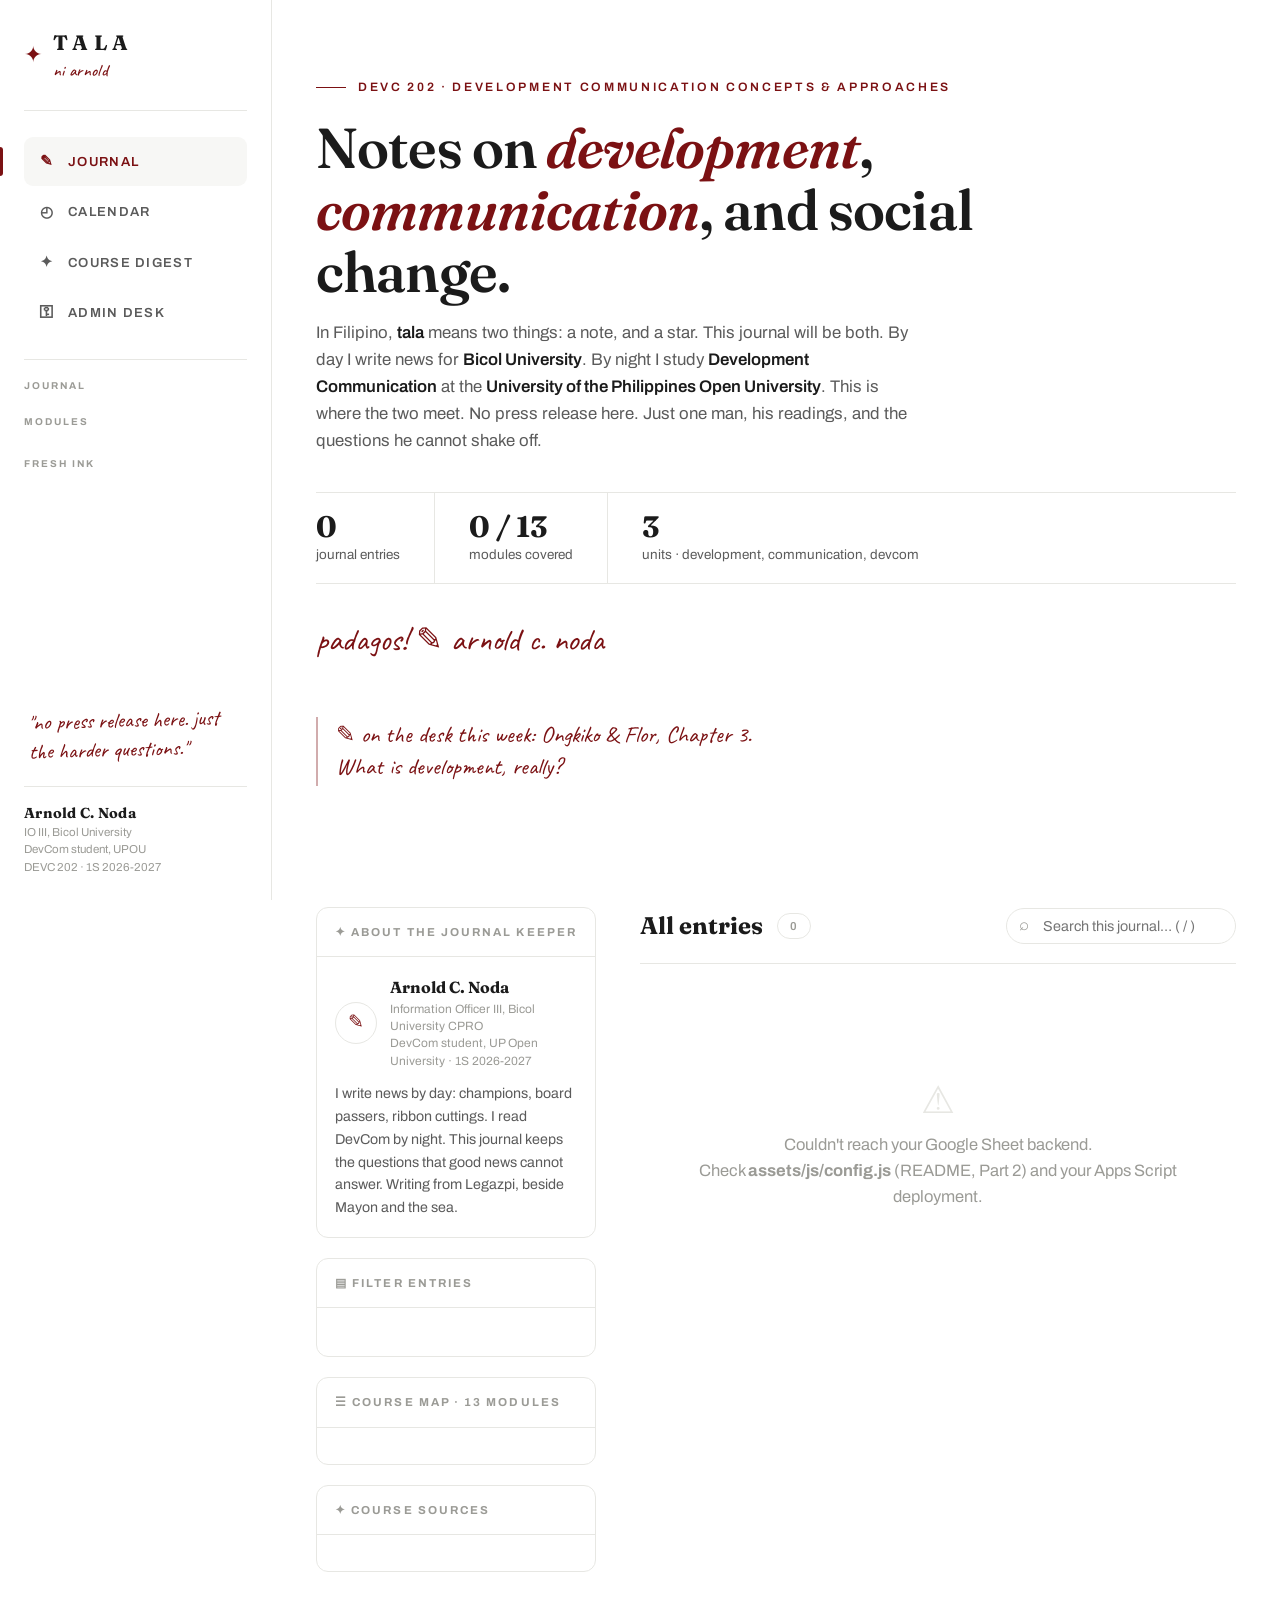
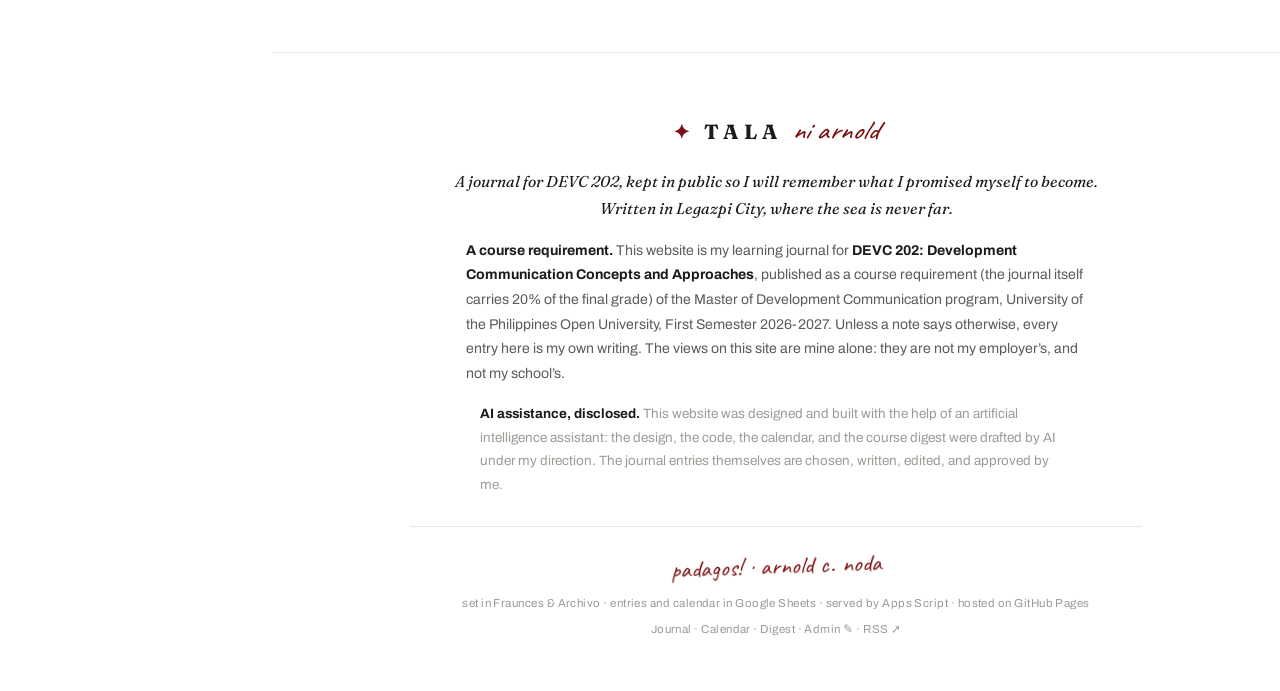
==== commit 5d3cdb85: "Add files via upload" ====
--- a/journal/index.html
+++ b/journal/index.html
@@ -14,6 +14,8 @@
 <meta name="twitter:title" content="TALA ni Arnold · Arnold C. Noda">
 <meta name="twitter:description" content="Notes on development, communication and social change.">
 <link rel="icon" href="data:image/svg+xml,%3Csvg xmlns='http://www.w3.org/2000/svg' viewBox='0 0 64 64'%3E%3Ccircle cx='32' cy='32' r='30' fill='%237B1113'/%3E%3Ctext x='32' y='44' font-size='34' text-anchor='middle' fill='%23ffffff'%3E%E2%9C%A6%3C/text%3E%3C/svg%3E">
+<link rel="preconnect" href="https://script.google.com">
+<link rel="preconnect" href="https://script.googleusercontent.com">
 <link rel="preconnect" href="https://fonts.googleapis.com">
 <link rel="preconnect" href="https://fonts.gstatic.com" crossorigin>
 <link href="https://fonts.googleapis.com/css2?family=Fraunces:ital,opsz,wght@0,9..144,400;0,9..144,600;0,9..144,700;1,9..144,400;1,9..144,600&family=Archivo:wght@400;500;600;700&family=Caveat:wght@500;700&display=swap" rel="stylesheet">
@@ -104,7 +106,7 @@
               <div class="seal-row">
                 <div class="seal-dot">✎</div>
                 <div>
-                  <div class="who">Arnold C. Noda</div>
+                  <div class="who" id="about-who">Arnold C. Noda</div>
                   <div class="role" id="about-role">Information Officer III, Bicol University CPRO<br>DevCom student, UP Open University · 1S 2026-2027</div>
                 </div>
               </div>
@@ -159,9 +161,9 @@
   <main id="calendar-view" class="hidden">
     <div class="page cal-page">
       <div class="cal-title-row">
-        <h1>My calendar</h1>
-      </div>
-      <p class="cal-sub">
+        <h1 id="cal-title">My calendar</h1>
+      </div>
+      <p class="cal-sub" id="cal-sub">
         Deadlines, activities, readings, and everything else this semester throws at me.
         <b>Red</b> is a deadline, <b>gold</b> is a TMA, <b>green</b> is an activity,
         <b>gray</b> is personal. Sign in at the <a href="admin.html">admin desk</a> to add your own.
@@ -183,7 +185,7 @@
       </div>
       <p class="fine-line" id="footer-text">A journal for DEVC 202, kept in public so I will remember what I promised
       myself to become. Written in Legazpi City, where the sea is never far.</p>
-      <p class="fine-line">
+      <p class="fine-line" id="footer-req">
         <strong>A course requirement.</strong> This website is my learning journal for
         <strong>DEVC 202: Development Communication Concepts and Approaches</strong>, published as a course
         requirement (the journal itself carries 20% of the final grade) of the Master of Development
@@ -191,7 +193,7 @@
         Unless a note says otherwise, every entry here is my own writing. The views on this site are mine
         alone: they are not my employer&rsquo;s, and not my school&rsquo;s.
       </p>
-      <p class="fine-line ai">
+      <p class="fine-line ai" id="footer-ai">
         <strong>AI assistance, disclosed.</strong> This website was designed and built with the help of an
         artificial intelligence assistant: the design, the code, the calendar, and the course digest were
         drafted by AI under my direction. The journal entries themselves are chosen, written, edited, and
--- a/journal/assets/css/style.css
+++ b/journal/assets/css/style.css
@@ -1256,3 +1256,57 @@
 }
 .remember-row input { width: auto; margin-top: 3px; accent-color: var(--maroon); }
 .remember-row em { display: block; font-style: normal; font-size: .74rem; color: var(--ink-faint); }
+
+/* ==========================================================================
+   SPEED + SMOOTH (v2.7)
+   GPU-only motion (transform + opacity). The site already paints from
+   localStorage instantly: these are the finishing touches, never blockers.
+   The global reduced-motion rule above zeroes all of this when asked.
+   ========================================================================== */
+
+@keyframes rise-in {
+  from { opacity: 0; transform: translateY(14px); }
+  to   { opacity: 1; transform: none; }
+}
+@keyframes fade-in { from { opacity: 0; } to { opacity: 1; } }
+
+/* hero enters once, small stagger */
+.hero > *:not(.social-row):not(.social-row *) { animation: rise-in .5s cubic-bezier(.2,.7,.25,1) both; }
+.hero > *:nth-child(2) { animation-delay: .06s; }
+.hero > *:nth-child(3) { animation-delay: .12s; }
+.hero > *:nth-child(4) { animation-delay: .18s; }
+.hero > *:nth-child(5) { animation-delay: .24s; }
+.hero > *:nth-child(6) { animation-delay: .30s; }
+.hero > *:nth-child(7) { animation-delay: .34s; }
+
+/* entries rise in as they are painted; hover lifts gently */
+.entry-card {
+  animation: rise-in .4s cubic-bezier(.2,.7,.25,1) both;
+  transition: transform .18s ease, border-color .18s ease, box-shadow .18s ease;
+}
+.entry-card:nth-child(2) { animation-delay: .05s; }
+.entry-card:nth-child(3) { animation-delay: .10s; }
+.entry-card:nth-child(4) { animation-delay: .15s; }
+.entry-card:nth-child(5) { animation-delay: .20s; }
+.entry-card:nth-child(6) { animation-delay: .25s; }
+.entry-card:hover { transform: translateY(-3px); box-shadow: 0 12px 34px -20px rgba(27,27,27,.4); }
+
+/* smooth switching between journal / calendar / reader views */
+#journal-view:not(.hidden), #calendar-view:not(.hidden), #reader-view:not(.hidden) {
+  animation: fade-in .28s ease both;
+}
+
+/* calendar cells feel alive without any cost */
+.cal-day { transition: background .12s ease; }
+.ev-pill { transition: opacity .12s ease; }
+.cal-day:hover .ev-pill { opacity: .85; }
+
+/* reader content settles in */
+.reader-body > * { animation: fade-in .35s ease both; }
+.reader h1.title { animation: rise-in .4s cubic-bezier(.2,.7,.25,1) both; }
+
+/* figures ease in as they appear */
+.media-figure img, .pdf-embed, .video-embed { animation: fade-in .35s ease both; }
+
+/* cheaper rendering for long pages (progressive enhancement only) */
+.dsec { content-visibility: auto; contain-intrinsic-size: 1px 700px; }
